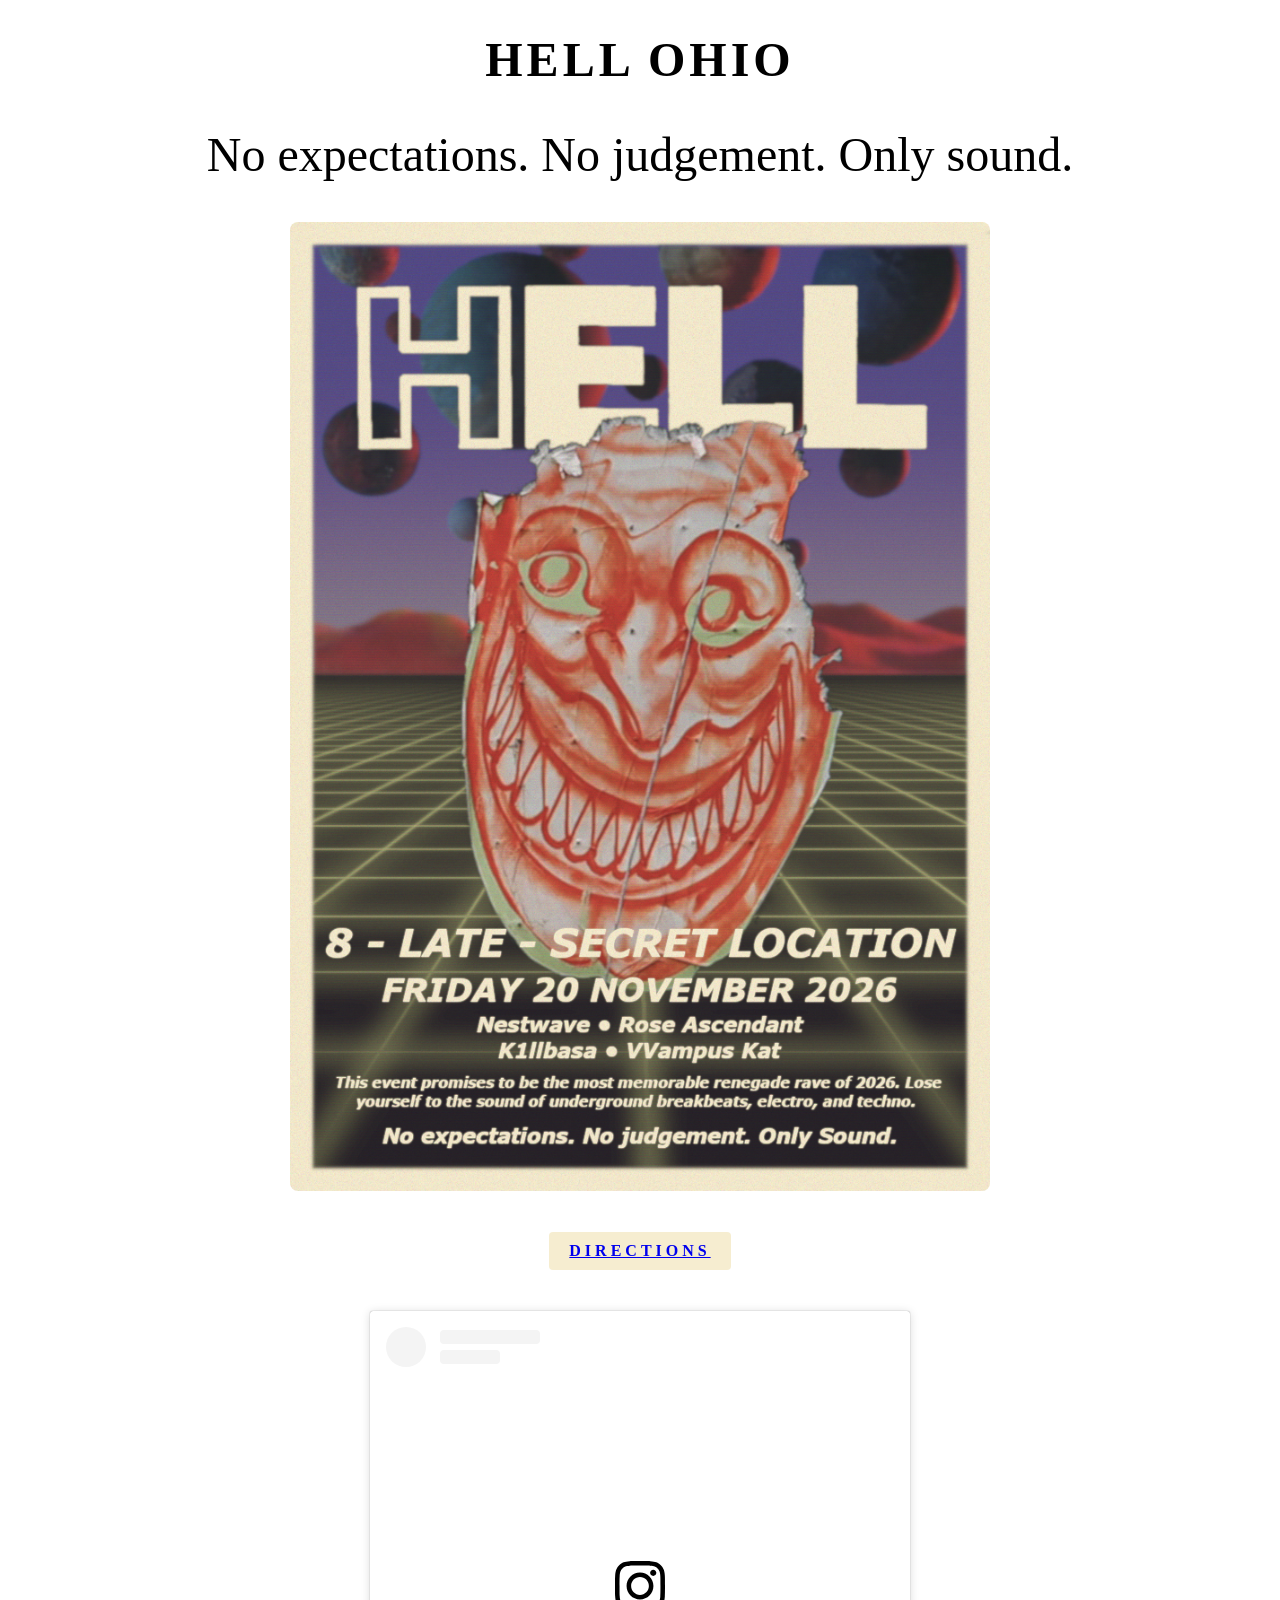
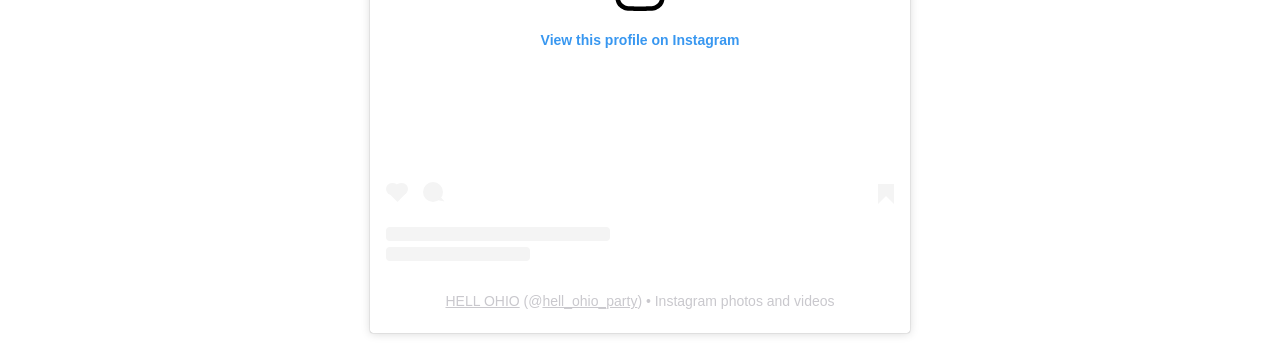
==== index.html @ 82ee448f "Remove strong tags from the title in index.html" ====
<!DOCTYPE html>
<html lang="en">
  <head>
    <meta charset="UTF-8">
    <meta name="viewport" content="width=device-width, initial-scale=1.0">
    <title>HELL OHIO</title>
    <link rel="stylesheet" href="style.css">
  </head>
  <body>
    <header>
      <h1>HELL OHIO</h1>
      <h2>No expectations. No judgement. Only sound.</h2>
    </header>
    <div class="photo-container">
      <img src="HELL Ohio v.3 version 2.png" alt="Flyer photo">
    </div>
    <div style="display: flex; justify-content: center; align-items: center;"> 
      <h1 class="button">
        <a href="/instructions.html">DIRECTIONS</a>
      </h1>
    </div>
    <div class="photo-container">
      <blockquote class="instagram-media" data-instgrm-permalink="https://www.instagram.com/hell_ohio_party/?utm_source=ig_embed&amp;utm_campaign=loading" data-instgrm-version="14" style=" background:#FFF; border:0; border-radius:3px; box-shadow:0 0 1px 0 rgba(0,0,0,0.5),0 1px 10px 0 rgba(0,0,0,0.15); margin: 1px; max-width:540px; min-width:326px; padding:0; width:99.375%; width:-webkit-calc(100% - 2px); width:calc(100% - 2px);"><div style="padding:16px;"> <a href="https://www.instagram.com/hell_ohio_party/?utm_source=ig_embed&amp;utm_campaign=loading" style=" background:#FFFFFF; line-height:0; padding:0 0; text-align:center; text-decoration:none; width:100%;" target="_blank"> <div style=" display: flex; flex-direction: row; align-items: center;"> <div style="background-color: #F4F4F4; border-radius: 50%; flex-grow: 0; height: 40px; margin-right: 14px; width: 40px;"></div> <div style="display: flex; flex-direction: column; flex-grow: 1; justify-content: center;"> <div style=" background-color: #F4F4F4; border-radius: 4px; flex-grow: 0; height: 14px; margin-bottom: 6px; width: 100px;"></div> <div style=" background-color: #F4F4F4; border-radius: 4px; flex-grow: 0; height: 14px; width: 60px;"></div></div></div><div style="padding: 19% 0;"></div> <div style="display:block; height:50px; margin:0 auto 12px; width:50px;"><svg width="50px" height="50px" viewBox="0 0 60 60" version="1.1" xmlns="https://www.w3.org/2000/svg" xmlns:xlink="https://www.w3.org/1999/xlink"><g stroke="none" stroke-width="1" fill="none" fill-rule="evenodd"><g transform="translate(-511.000000, -20.000000)" fill="#000000"><g><path d="M556.869,30.41 C554.814,30.41 553.148,32.076 553.148,34.131 C553.148,36.186 554.814,37.852 556.869,37.852 C558.924,37.852 560.59,36.186 560.59,34.131 C560.59,32.076 558.924,30.41 556.869,30.41 M541,60.657 C535.114,60.657 530.342,55.887 530.342,50 C530.342,44.114 535.114,39.342 541,39.342 C546.887,39.342 551.658,44.114 551.658,50 C551.658,55.887 546.887,60.657 541,60.657 M541,33.886 C532.1,33.886 524.886,41.1 524.886,50 C524.886,58.899 532.1,66.113 541,66.113 C549.9,66.113 557.115,58.899 557.115,50 C557.115,41.1 549.9,33.886 541,33.886 M565.378,62.101 C565.244,65.022 564.756,66.606 564.346,67.663 C563.803,69.06 563.154,70.057 562.106,71.106 C561.058,72.155 560.06,72.803 558.662,73.347 C557.607,73.757 556.021,74.244 553.102,74.378 C549.944,74.521 548.997,74.552 541,74.552 C533.003,74.552 532.056,74.521 528.898,74.378 C525.979,74.244 524.393,73.757 523.338,73.347 C521.94,72.803 520.942,72.155 519.894,71.106 C518.846,70.057 518.197,69.06 517.654,67.663 C517.244,66.606 516.755,65.022 516.623,62.101 C516.479,58.943 516.448,57.996 516.448,50 C516.448,42.003 516.479,41.056 516.623,37.899 C516.755,34.978 517.244,33.391 517.654,32.338 C518.197,30.938 518.846,29.942 519.894,28.894 C520.942,27.846 521.94,27.196 523.338,26.654 C524.393,26.244 525.979,25.756 528.898,25.623 C532.057,25.479 533.004,25.448 541,25.448 C548.997,25.448 549.943,25.479 553.102,25.623 C556.021,25.756 557.607,26.244 558.662,26.654 C560.06,27.196 561.058,27.846 562.106,28.894 C563.154,29.942 563.803,30.938 564.346,32.338 C564.756,33.391 565.244,34.978 565.378,37.899 C565.522,41.056 565.552,42.003 565.552,50 C565.552,57.996 565.522,58.943 565.378,62.101 M570.82,37.631 C570.674,34.438 570.167,32.258 569.425,30.349 C568.659,28.377 567.633,26.702 565.965,25.035 C564.297,23.368 562.623,22.342 560.652,21.575 C558.743,20.834 556.562,20.326 553.369,20.18 C550.169,20.033 549.148,20 541,20 C532.853,20 531.831,20.033 528.631,20.18 C525.438,20.326 523.257,20.834 521.349,21.575 C519.376,22.342 517.703,23.368 516.035,25.035 C514.368,26.702 513.342,28.377 512.574,30.349 C511.834,32.258 511.326,34.438 511.181,37.631 C511.035,40.831 511,41.851 511,50 C511,58.147 511.035,59.17 511.181,62.369 C511.326,65.562 511.834,67.743 512.574,69.651 C513.342,71.625 514.368,73.296 516.035,74.965 C517.703,76.634 519.376,77.658 521.349,78.425 C523.257,79.167 525.438,79.673 528.631,79.82 C531.831,79.965 532.853,80.001 541,80.001 C549.148,80.001 550.169,79.965 553.369,79.82 C556.562,79.673 558.743,79.167 560.652,78.425 C562.623,77.658 564.297,76.634 565.965,74.965 C567.633,73.296 568.659,71.625 569.425,69.651 C570.167,67.743 570.674,65.562 570.82,62.369 C570.966,59.17 571,58.147 571,50 C571,41.851 570.966,40.831 570.82,37.631"></path></g></g></g></svg></div><div style="padding-top: 8px;"> <div style=" color:#3897f0; font-family:Arial,sans-serif; font-size:14px; font-style:normal; font-weight:550; line-height:18px;">View this profile on Instagram</div></div><div style="padding: 12.5% 0;"></div> <div style="display: flex; flex-direction: row; margin-bottom: 14px; align-items: center;"><div> <div style="background-color: #F4F4F4; border-radius: 50%; height: 12.5px; width: 12.5px; transform: translateX(0px) translateY(7px);"></div> <div style="background-color: #F4F4F4; height: 12.5px; transform: rotate(-45deg) translateX(3px) translateY(1px); width: 12.5px; flex-grow: 0; margin-right: 14px; margin-left: 2px;"></div> <div style="background-color: #F4F4F4; border-radius: 50%; height: 12.5px; width: 12.5px; transform: translateX(9px) translateY(-18px);"></div></div><div style="margin-left: 8px;"> <div style=" background-color: #F4F4F4; border-radius: 50%; flex-grow: 0; height: 20px; width: 20px;"></div> <div style=" width: 0; height: 0; border-top: 2px solid transparent; border-left: 6px solid #f4f4f4; border-bottom: 2px solid transparent; transform: translateX(16px) translateY(-4px) rotate(30deg)"></div></div><div style="margin-left: auto;"> <div style=" width: 0px; border-top: 8px solid #F4F4F4; border-right: 8px solid transparent; transform: translateY(16px);"></div> <div style=" background-color: #F4F4F4; flex-grow: 0; height: 12px; width: 16px; transform: translateY(-4px);"></div> <div style=" width: 0; height: 0; border-top: 8px solid #F4F4F4; border-left: 8px solid transparent; transform: translateY(-4px) translateX(8px);"></div></div></div> <div style="display: flex; flex-direction: column; flex-grow: 1; justify-content: center; margin-bottom: 24px;"> <div style=" background-color: #F4F4F4; border-radius: 4px; flex-grow: 0; height: 14px; margin-bottom: 6px; width: 224px;"></div> <div style=" background-color: #F4F4F4; border-radius: 4px; flex-grow: 0; height: 14px; width: 144px;"></div></div></a><p style=" color:#c9c8cd; font-family:Arial,sans-serif; font-size:14px; line-height:17px; margin-bottom:0; margin-top:8px; overflow:hidden; padding:8px 0 7px; text-align:center; text-overflow:ellipsis; white-space:nowrap;"><a href="https://www.instagram.com/hell_ohio_party/?utm_source=ig_embed&amp;utm_campaign=loading" style=" color:#c9c8cd; font-family:Arial,sans-serif; font-size:14px; font-style:normal; font-weight:normal; line-height:17px;" target="_blank">HELL OHIO</a> (@<a href="https://www.instagram.com/hell_ohio_party/?utm_source=ig_embed&amp;utm_campaign=loading" style=" color:#c9c8cd; font-family:Arial,sans-serif; font-size:14px; font-style:normal; font-weight:normal; line-height:17px;" target="_blank">hell_ohio_party</a>) • Instagram photos and videos</p></div></blockquote>
      <script async src="//www.instagram.com/embed.js"></script>
    </div>
  </body>
</html>
---- style.css ----
/* general page styling*/
* {
  box-sizing: border-box;
}

}

body {
  background-color: #252229;
  color: #f6edd0;
  font-family: Arial, sans-serif;
  margin: 0;
  padding: 20px;
  text-align: center;
}

/* header*/
header {
  width: 100%;
  text-align: center;
  margin: 0 auto 30px;
}

h1 {
  font-size: clamp(32px, 6vw, 48px);
  letter-spacing: 4px;
  justify-content: center;
}

h2 {
  font-size: clamp(32px, 6vw, 48px);
  font-weight: normal;
}

/*flyer photo*/
.photo-container {
  width: 100%;
  display: flex;
  justify-content: center;
  margin: 30px auto;
}

.photo-container img {
  width: 80%;
  max-width: 700px;
  justify-content: center;
  height: auto;
  border-radius: 8px;
  object-fit: cover;
}

/*main body-yadi-yadi*/
main {
  width: 100%;
  max-width: 800px;
  margin: 0 auto;
  text-align: center;
}

section {
  width: 100%;
  margin: 0 auto;
}

p {
  font-size: 16px;
  line-height: 1.7;
  text-align: center;
}

.button {
  background-color: #f6edd0;
  border: none;
  padding: 10px 20px;
  font-size: 16px;
  cursor: pointer;
  border-radius: 4px;
  max-width: 20em;
  justify-content: center;
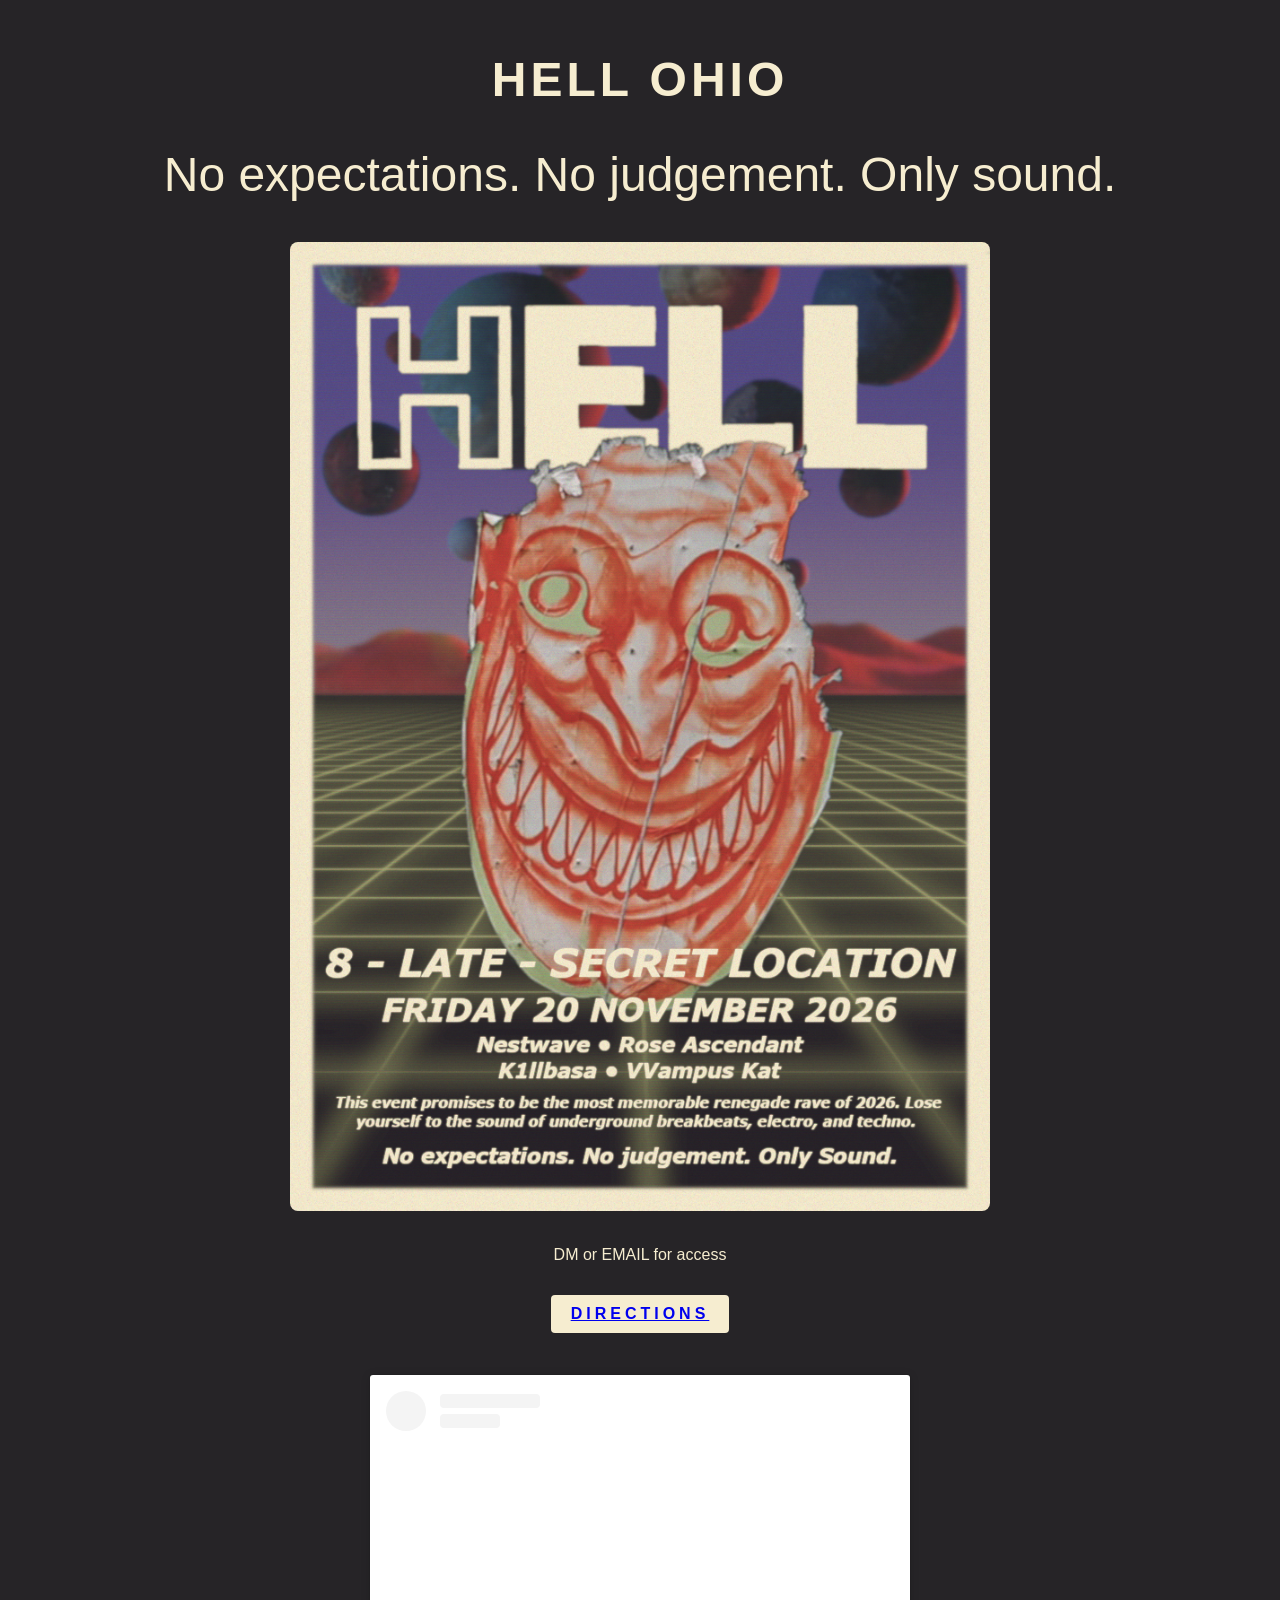
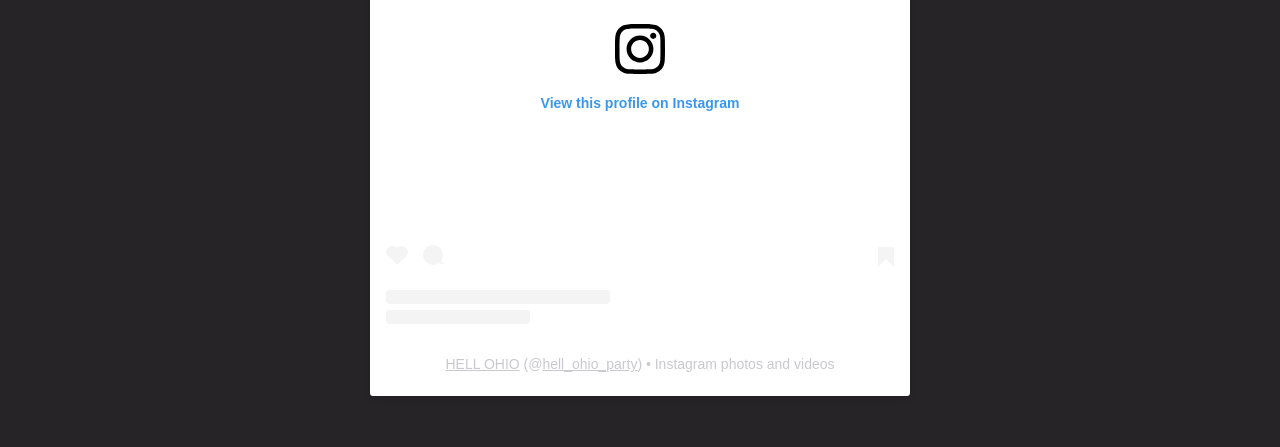
==== commit 6c7cfd92: "Include DM or EMAIL for access Add contact information for access." ====
--- a/index.html
+++ b/index.html
@@ -14,6 +14,9 @@
     <div class="photo-container">
       <img src="HELL Ohio v.3 version 2.png" alt="Flyer photo">
     </div>
+    <p>
+      DM or EMAIL for access
+    </p>
     <div style="display: flex; justify-content: center; align-items: center;"> 
       <h1 class="button">
         <a href="/instructions.html">DIRECTIONS</a>
--- a/style.css
+++ b/style.css
@@ -3,11 +3,9 @@
   box-sizing: border-box;
 }
 
-}
-
 body {
-  background-color: #252229;
-  color: #f6edd0;
+  background-color: #262427 !important;
+  color: #F6EDD0;
   font-family: Arial, sans-serif;
   margin: 0;
   padding: 20px;
@@ -77,3 +75,4 @@
   border-radius: 4px;
   max-width: 20em;
   justify-content: center;
+}
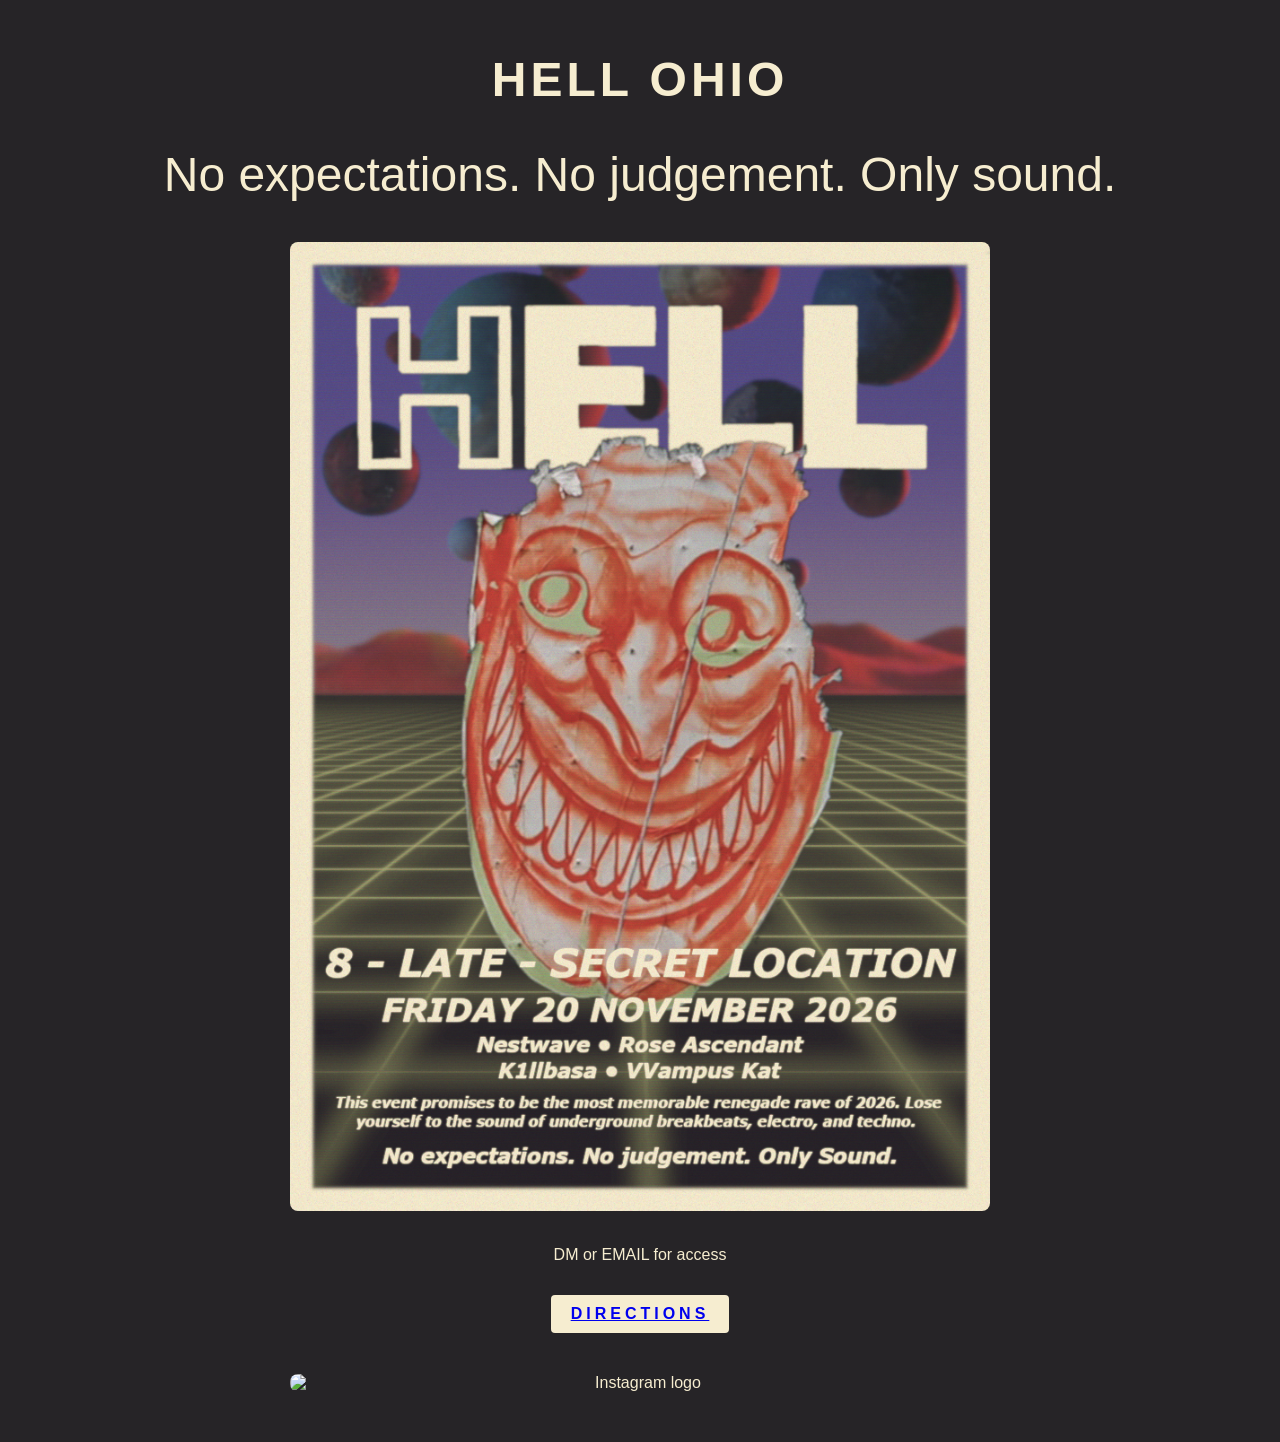
==== commit 7eb1bc54: "Update index.html" ====
--- a/index.html
+++ b/index.html
@@ -23,8 +23,7 @@
       </h1>
     </div>
     <div class="photo-container">
-      <blockquote class="instagram-media" data-instgrm-permalink="https://www.instagram.com/hell_ohio_party/?utm_source=ig_embed&amp;utm_campaign=loading" data-instgrm-version="14" style=" background:#FFF; border:0; border-radius:3px; box-shadow:0 0 1px 0 rgba(0,0,0,0.5),0 1px 10px 0 rgba(0,0,0,0.15); margin: 1px; max-width:540px; min-width:326px; padding:0; width:99.375%; width:-webkit-calc(100% - 2px); width:calc(100% - 2px);"><div style="padding:16px;"> <a href="https://www.instagram.com/hell_ohio_party/?utm_source=ig_embed&amp;utm_campaign=loading" style=" background:#FFFFFF; line-height:0; padding:0 0; text-align:center; text-decoration:none; width:100%;" target="_blank"> <div style=" display: flex; flex-direction: row; align-items: center;"> <div style="background-color: #F4F4F4; border-radius: 50%; flex-grow: 0; height: 40px; margin-right: 14px; width: 40px;"></div> <div style="display: flex; flex-direction: column; flex-grow: 1; justify-content: center;"> <div style=" background-color: #F4F4F4; border-radius: 4px; flex-grow: 0; height: 14px; margin-bottom: 6px; width: 100px;"></div> <div style=" background-color: #F4F4F4; border-radius: 4px; flex-grow: 0; height: 14px; width: 60px;"></div></div></div><div style="padding: 19% 0;"></div> <div style="display:block; height:50px; margin:0 auto 12px; width:50px;"><svg width="50px" height="50px" viewBox="0 0 60 60" version="1.1" xmlns="https://www.w3.org/2000/svg" xmlns:xlink="https://www.w3.org/1999/xlink"><g stroke="none" stroke-width="1" fill="none" fill-rule="evenodd"><g transform="translate(-511.000000, -20.000000)" fill="#000000"><g><path d="M556.869,30.41 C554.814,30.41 553.148,32.076 553.148,34.131 C553.148,36.186 554.814,37.852 556.869,37.852 C558.924,37.852 560.59,36.186 560.59,34.131 C560.59,32.076 558.924,30.41 556.869,30.41 M541,60.657 C535.114,60.657 530.342,55.887 530.342,50 C530.342,44.114 535.114,39.342 541,39.342 C546.887,39.342 551.658,44.114 551.658,50 C551.658,55.887 546.887,60.657 541,60.657 M541,33.886 C532.1,33.886 524.886,41.1 524.886,50 C524.886,58.899 532.1,66.113 541,66.113 C549.9,66.113 557.115,58.899 557.115,50 C557.115,41.1 549.9,33.886 541,33.886 M565.378,62.101 C565.244,65.022 564.756,66.606 564.346,67.663 C563.803,69.06 563.154,70.057 562.106,71.106 C561.058,72.155 560.06,72.803 558.662,73.347 C557.607,73.757 556.021,74.244 553.102,74.378 C549.944,74.521 548.997,74.552 541,74.552 C533.003,74.552 532.056,74.521 528.898,74.378 C525.979,74.244 524.393,73.757 523.338,73.347 C521.94,72.803 520.942,72.155 519.894,71.106 C518.846,70.057 518.197,69.06 517.654,67.663 C517.244,66.606 516.755,65.022 516.623,62.101 C516.479,58.943 516.448,57.996 516.448,50 C516.448,42.003 516.479,41.056 516.623,37.899 C516.755,34.978 517.244,33.391 517.654,32.338 C518.197,30.938 518.846,29.942 519.894,28.894 C520.942,27.846 521.94,27.196 523.338,26.654 C524.393,26.244 525.979,25.756 528.898,25.623 C532.057,25.479 533.004,25.448 541,25.448 C548.997,25.448 549.943,25.479 553.102,25.623 C556.021,25.756 557.607,26.244 558.662,26.654 C560.06,27.196 561.058,27.846 562.106,28.894 C563.154,29.942 563.803,30.938 564.346,32.338 C564.756,33.391 565.244,34.978 565.378,37.899 C565.522,41.056 565.552,42.003 565.552,50 C565.552,57.996 565.522,58.943 565.378,62.101 M570.82,37.631 C570.674,34.438 570.167,32.258 569.425,30.349 C568.659,28.377 567.633,26.702 565.965,25.035 C564.297,23.368 562.623,22.342 560.652,21.575 C558.743,20.834 556.562,20.326 553.369,20.18 C550.169,20.033 549.148,20 541,20 C532.853,20 531.831,20.033 528.631,20.18 C525.438,20.326 523.257,20.834 521.349,21.575 C519.376,22.342 517.703,23.368 516.035,25.035 C514.368,26.702 513.342,28.377 512.574,30.349 C511.834,32.258 511.326,34.438 511.181,37.631 C511.035,40.831 511,41.851 511,50 C511,58.147 511.035,59.17 511.181,62.369 C511.326,65.562 511.834,67.743 512.574,69.651 C513.342,71.625 514.368,73.296 516.035,74.965 C517.703,76.634 519.376,77.658 521.349,78.425 C523.257,79.167 525.438,79.673 528.631,79.82 C531.831,79.965 532.853,80.001 541,80.001 C549.148,80.001 550.169,79.965 553.369,79.82 C556.562,79.673 558.743,79.167 560.652,78.425 C562.623,77.658 564.297,76.634 565.965,74.965 C567.633,73.296 568.659,71.625 569.425,69.651 C570.167,67.743 570.674,65.562 570.82,62.369 C570.966,59.17 571,58.147 571,50 C571,41.851 570.966,40.831 570.82,37.631"></path></g></g></g></svg></div><div style="padding-top: 8px;"> <div style=" color:#3897f0; font-family:Arial,sans-serif; font-size:14px; font-style:normal; font-weight:550; line-height:18px;">View this profile on Instagram</div></div><div style="padding: 12.5% 0;"></div> <div style="display: flex; flex-direction: row; margin-bottom: 14px; align-items: center;"><div> <div style="background-color: #F4F4F4; border-radius: 50%; height: 12.5px; width: 12.5px; transform: translateX(0px) translateY(7px);"></div> <div style="background-color: #F4F4F4; height: 12.5px; transform: rotate(-45deg) translateX(3px) translateY(1px); width: 12.5px; flex-grow: 0; margin-right: 14px; margin-left: 2px;"></div> <div style="background-color: #F4F4F4; border-radius: 50%; height: 12.5px; width: 12.5px; transform: translateX(9px) translateY(-18px);"></div></div><div style="margin-left: 8px;"> <div style=" background-color: #F4F4F4; border-radius: 50%; flex-grow: 0; height: 20px; width: 20px;"></div> <div style=" width: 0; height: 0; border-top: 2px solid transparent; border-left: 6px solid #f4f4f4; border-bottom: 2px solid transparent; transform: translateX(16px) translateY(-4px) rotate(30deg)"></div></div><div style="margin-left: auto;"> <div style=" width: 0px; border-top: 8px solid #F4F4F4; border-right: 8px solid transparent; transform: translateY(16px);"></div> <div style=" background-color: #F4F4F4; flex-grow: 0; height: 12px; width: 16px; transform: translateY(-4px);"></div> <div style=" width: 0; height: 0; border-top: 8px solid #F4F4F4; border-left: 8px solid transparent; transform: translateY(-4px) translateX(8px);"></div></div></div> <div style="display: flex; flex-direction: column; flex-grow: 1; justify-content: center; margin-bottom: 24px;"> <div style=" background-color: #F4F4F4; border-radius: 4px; flex-grow: 0; height: 14px; margin-bottom: 6px; width: 224px;"></div> <div style=" background-color: #F4F4F4; border-radius: 4px; flex-grow: 0; height: 14px; width: 144px;"></div></div></a><p style=" color:#c9c8cd; font-family:Arial,sans-serif; font-size:14px; line-height:17px; margin-bottom:0; margin-top:8px; overflow:hidden; padding:8px 0 7px; text-align:center; text-overflow:ellipsis; white-space:nowrap;"><a href="https://www.instagram.com/hell_ohio_party/?utm_source=ig_embed&amp;utm_campaign=loading" style=" color:#c9c8cd; font-family:Arial,sans-serif; font-size:14px; font-style:normal; font-weight:normal; line-height:17px;" target="_blank">HELL OHIO</a> (@<a href="https://www.instagram.com/hell_ohio_party/?utm_source=ig_embed&amp;utm_campaign=loading" style=" color:#c9c8cd; font-family:Arial,sans-serif; font-size:14px; font-style:normal; font-weight:normal; line-height:17px;" target="_blank">hell_ohio_party</a>) • Instagram photos and videos</p></div></blockquote>
-      <script async src="//www.instagram.com/embed.js"></script>
+     <img src="" alt="Instagram logo" data-instgrm-permalink="https://www.instagram.com/hell_ohio_party/?utm_source=ig_embed&amp;utm_campaign=loading" data-instgrm-version="14">
     </div>
   </body>
 </html>
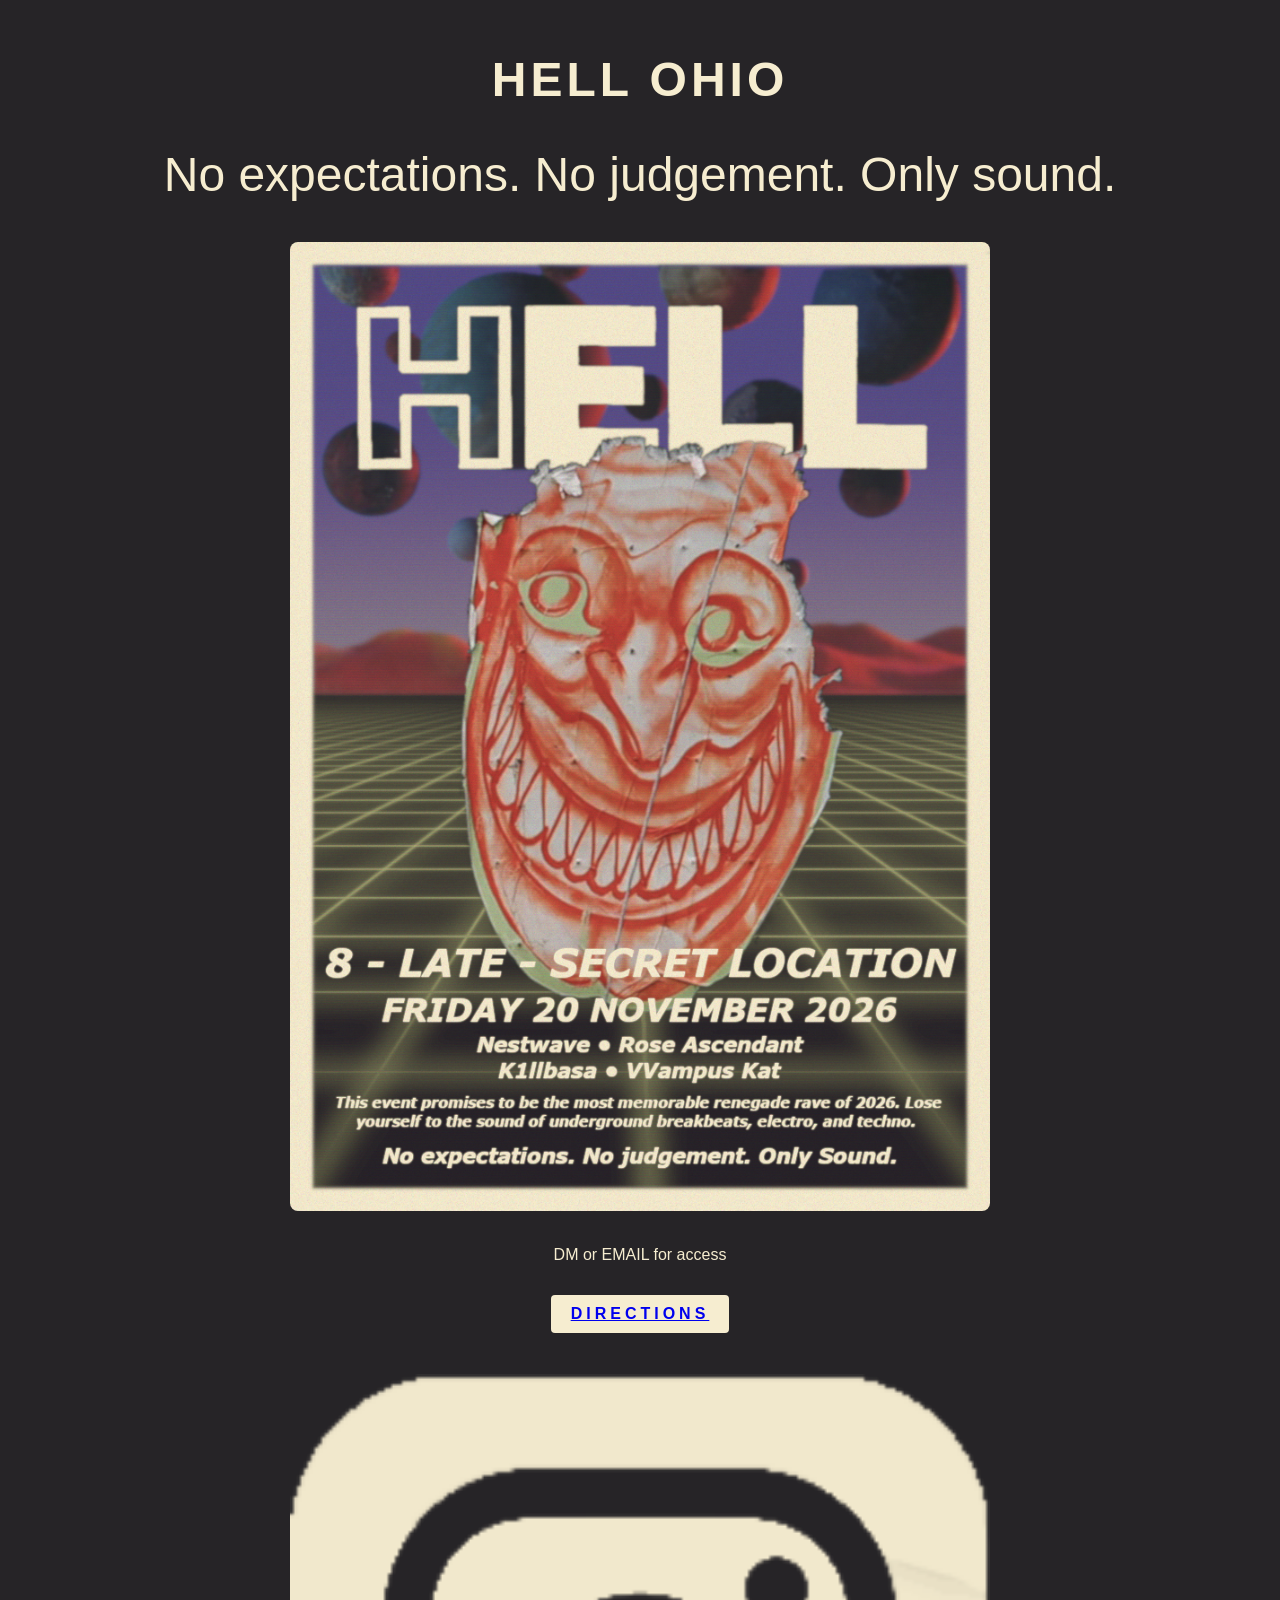
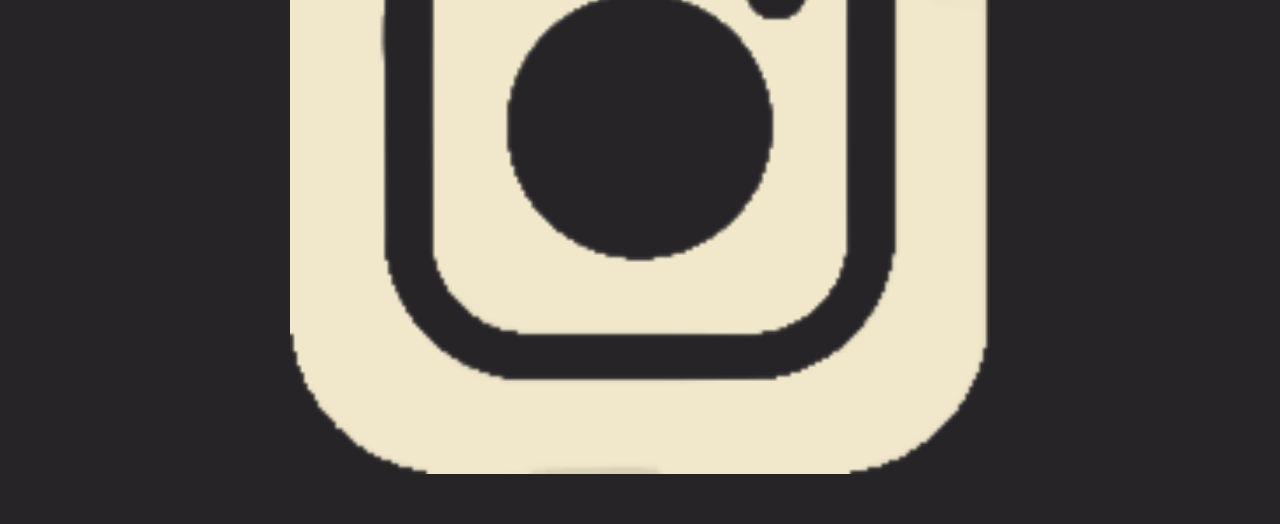
==== commit a388517f: "Update Instagram logo image source in index.html" ====
--- a/index.html
+++ b/index.html
@@ -23,7 +23,7 @@
       </h1>
     </div>
     <div class="photo-container">
-     <img src="" alt="Instagram logo" data-instgrm-permalink="https://www.instagram.com/hell_ohio_party/?utm_source=ig_embed&amp;utm_campaign=loading" data-instgrm-version="14">
+     <img src="insta hell.png" alt="Instagram logo" data-instgrm-permalink="https://www.instagram.com/hell_ohio_party/?utm_source=ig_embed&amp;utm_campaign=loading" data-instgrm-version="14">
     </div>
   </body>
 </html>
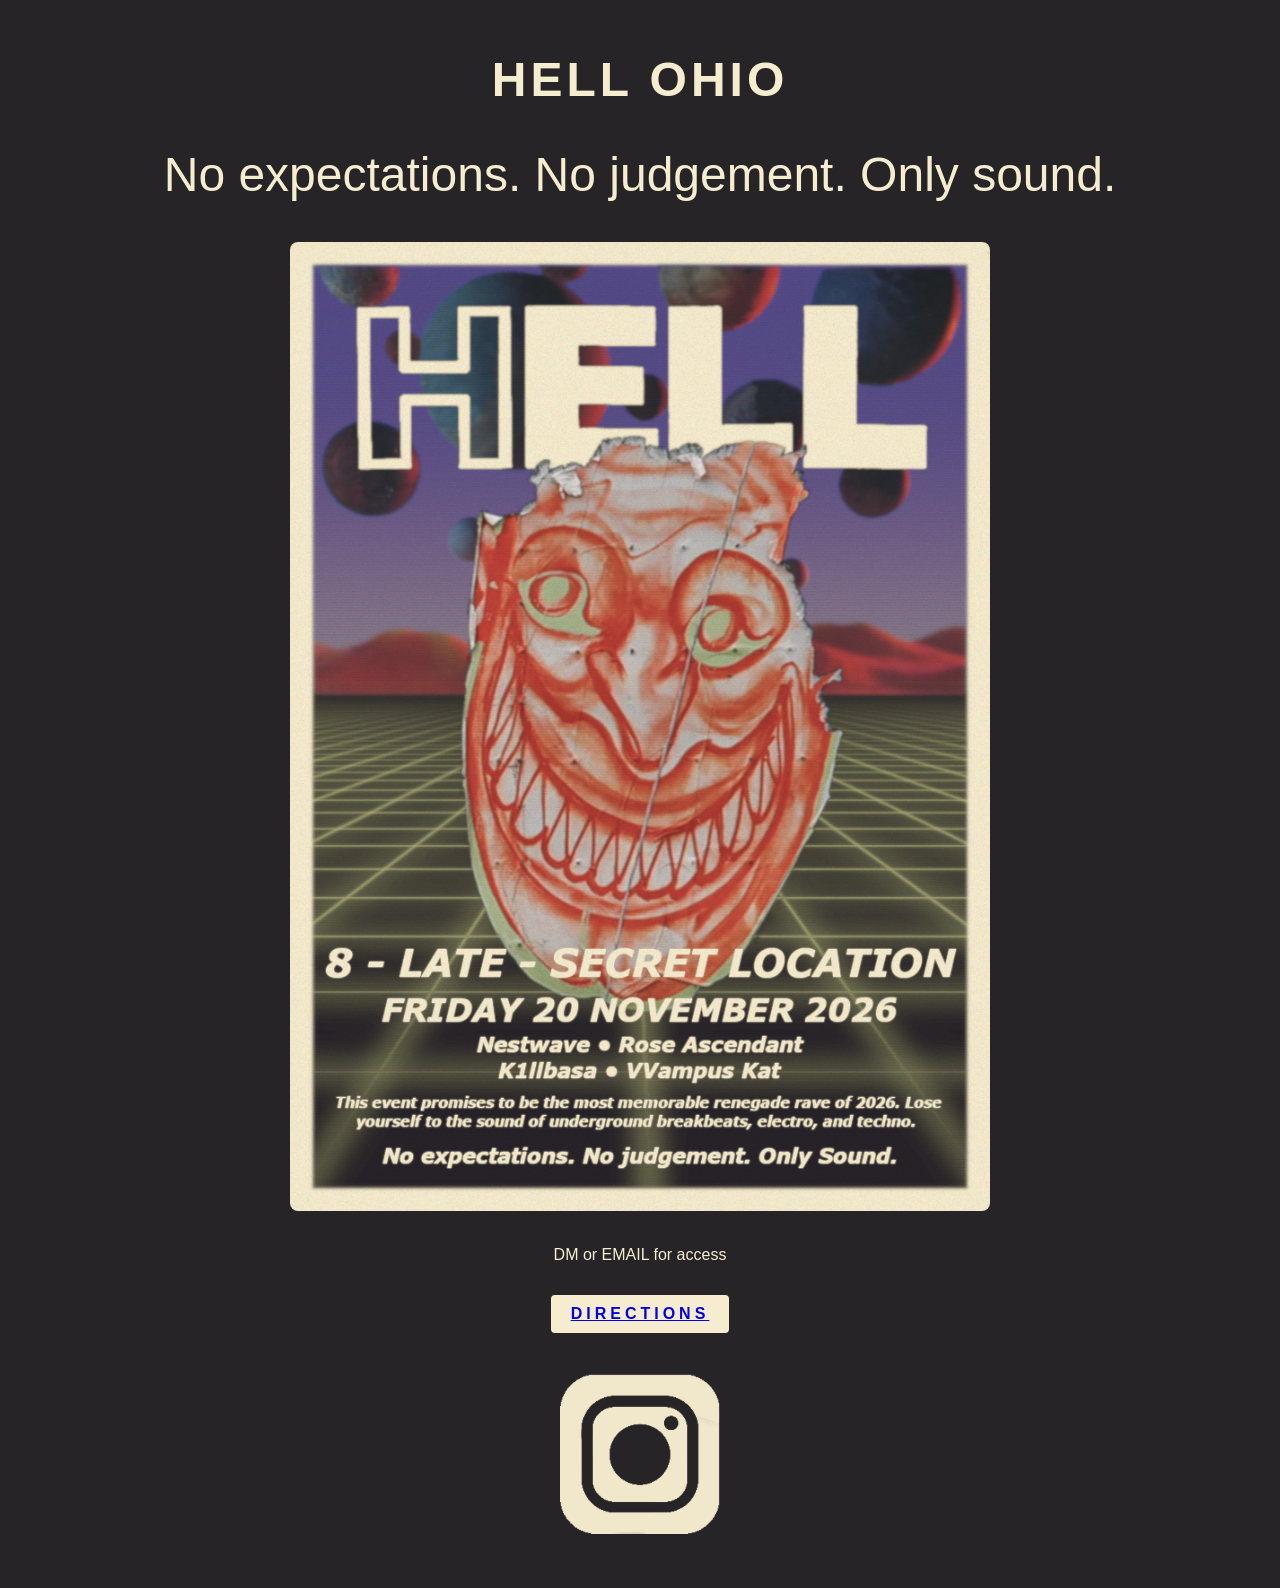
==== commit 330bc1ad: "Update index.html" ====
--- a/index.html
+++ b/index.html
@@ -23,7 +23,9 @@
       </h1>
     </div>
     <div class="photo-container">
-     <img src="insta hell.png" alt="Instagram logo" data-instgrm-permalink="https://www.instagram.com/hell_ohio_party/?utm_source=ig_embed&amp;utm_campaign=loading" data-instgrm-version="14">
+      <a href="https://www.instagram.com/hell_ohio_party/"target="_blank" rel="noopener noreferrer">
+        <img src="insta hell.png" alt="Follow HELL OHIO on Instagram">
+      </a>
     </div>
   </body>
 </html>
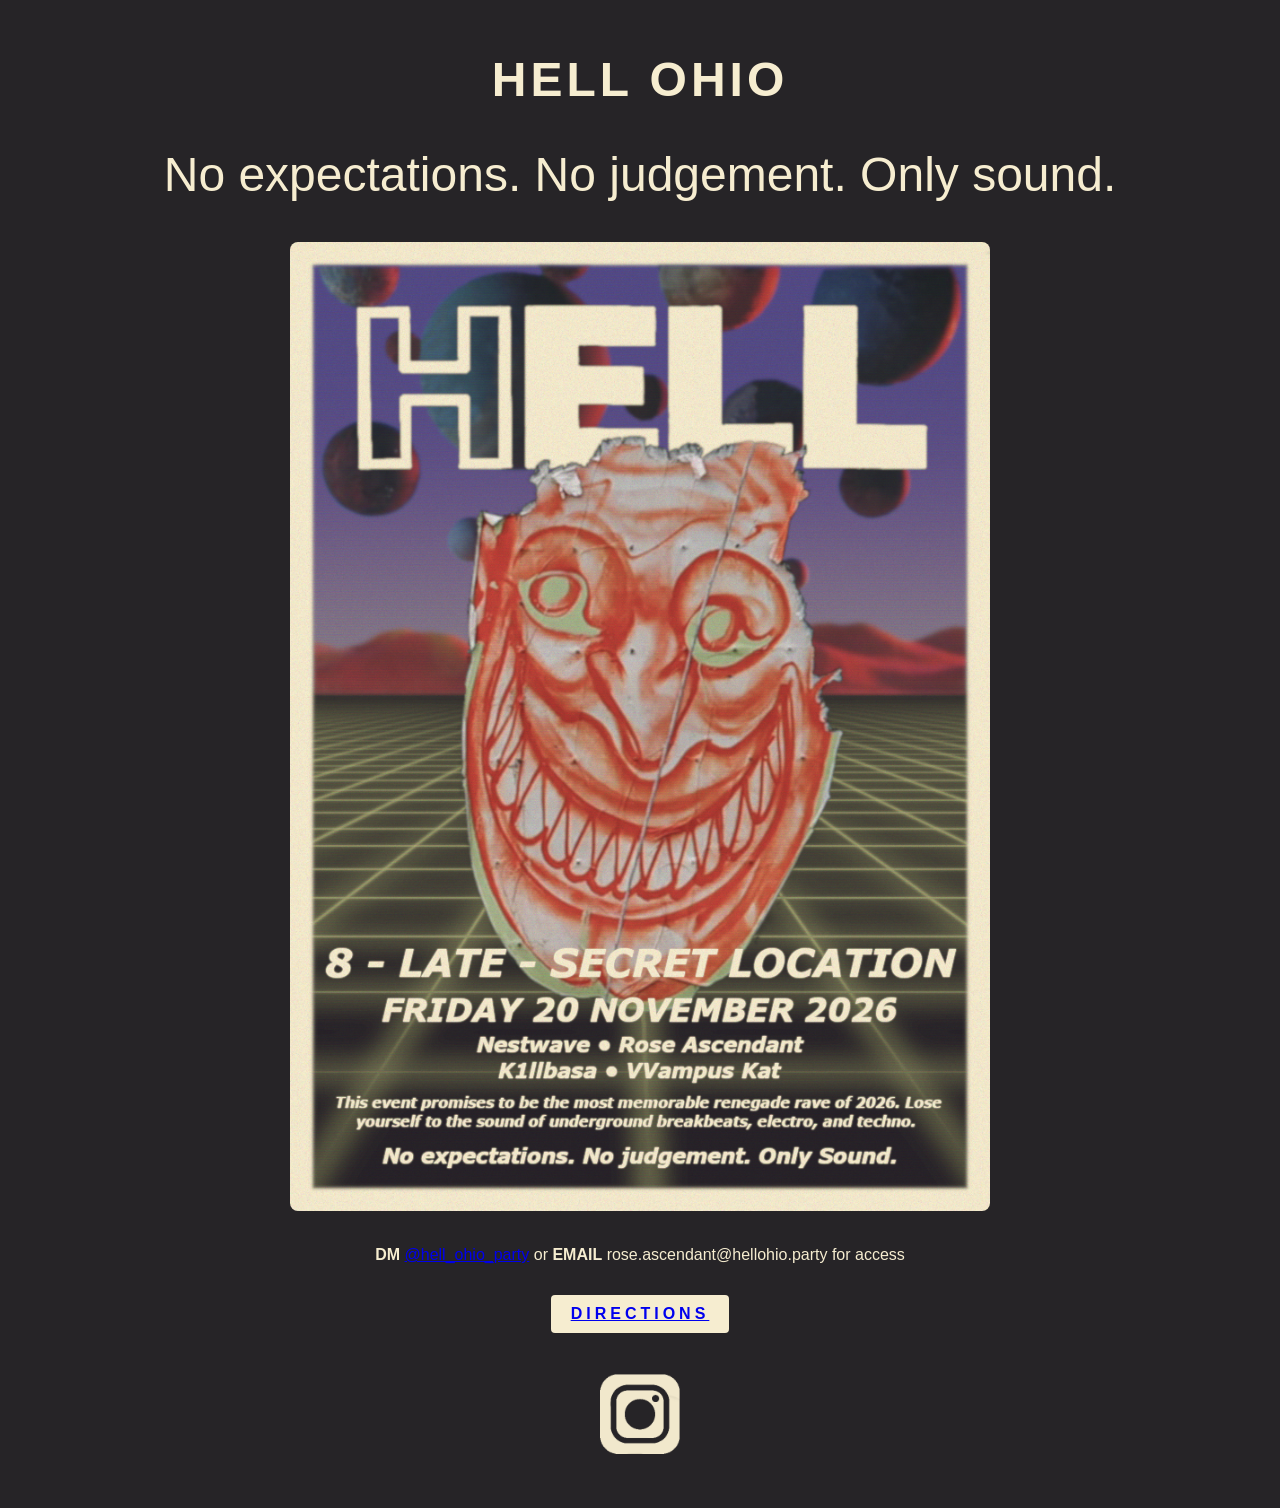
==== commit bef7a422: "Revise access information in index.html Updated contact information for access with links." ====
--- a/index.html
+++ b/index.html
@@ -15,7 +15,7 @@
       <img src="HELL Ohio v.3 version 2.png" alt="Flyer photo">
     </div>
     <p>
-      DM or EMAIL for access
+      <strong>DM</strong> <a href="https://www.instagram.com/hell_ohio_party/"target="_blank" rel="noopener noreferrer">@hell_ohio_party</a> or <strong>EMAIL</strong> rose.ascendant@hellohio.party for access
     </p>
     <div style="display: flex; justify-content: center; align-items: center;"> 
       <h1 class="button">
--- a/style.css
+++ b/style.css
@@ -76,3 +76,7 @@
   max-width: 20em;
   justify-content: center;
 }
+
+.photo-container:last-of-type img {
+  width: 40%;
+}
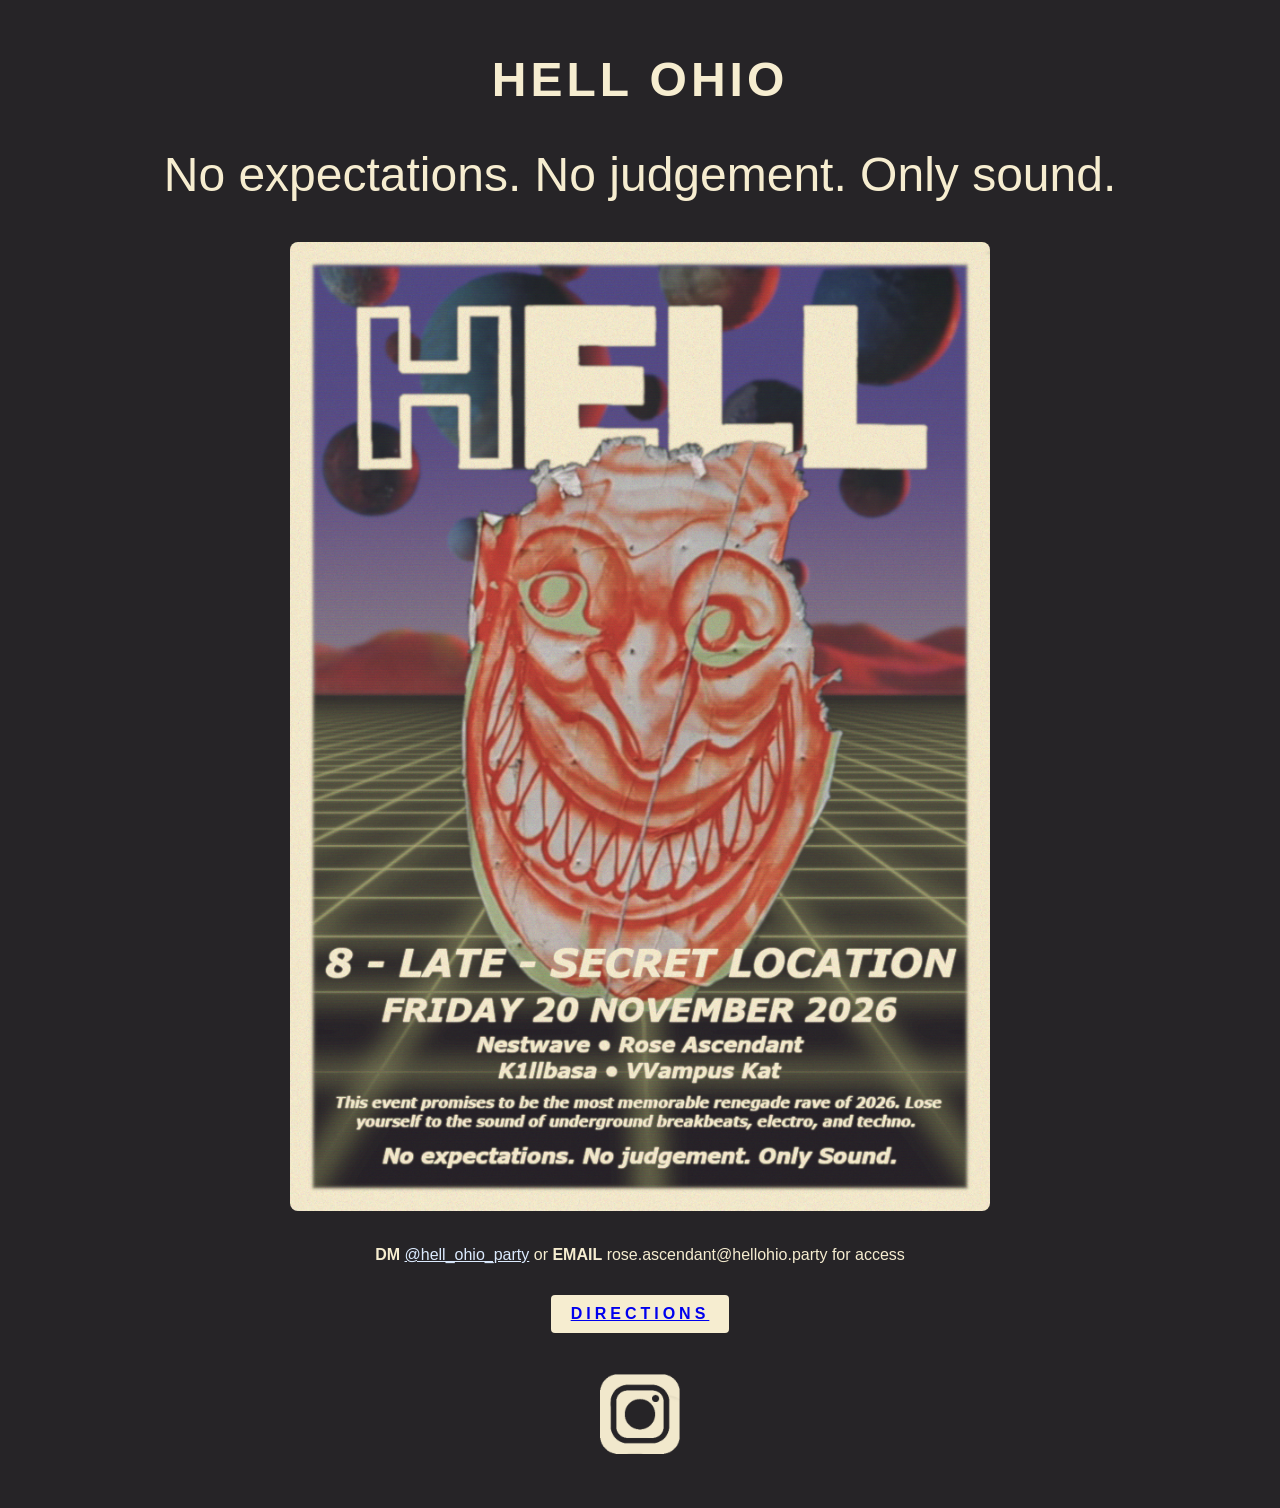
==== commit 96c90879: "Update link styling in index.html" ====
--- a/index.html
+++ b/index.html
@@ -15,7 +15,7 @@
       <img src="HELL Ohio v.3 version 2.png" alt="Flyer photo">
     </div>
     <p>
-      <strong>DM</strong> <a href="https://www.instagram.com/hell_ohio_party/"target="_blank" rel="noopener noreferrer">@hell_ohio_party</a> or <strong>EMAIL</strong> rose.ascendant@hellohio.party for access
+      <strong>DM</strong> <a class="light-link" href="https://www.instagram.com/hell_ohio_party/"target="_blank" rel="noopener noreferrer">@hell_ohio_party</a> or <strong>EMAIL</strong> rose.ascendant@hellohio.party for access
     </p>
     <div style="display: flex; justify-content: center; align-items: center;"> 
       <h1 class="button">
--- a/style.css
+++ b/style.css
@@ -80,3 +80,7 @@
 .photo-container:last-of-type img {
   width: 40%;
 }
+
+.light-link {
+  color: #DCEBFF;
+}
